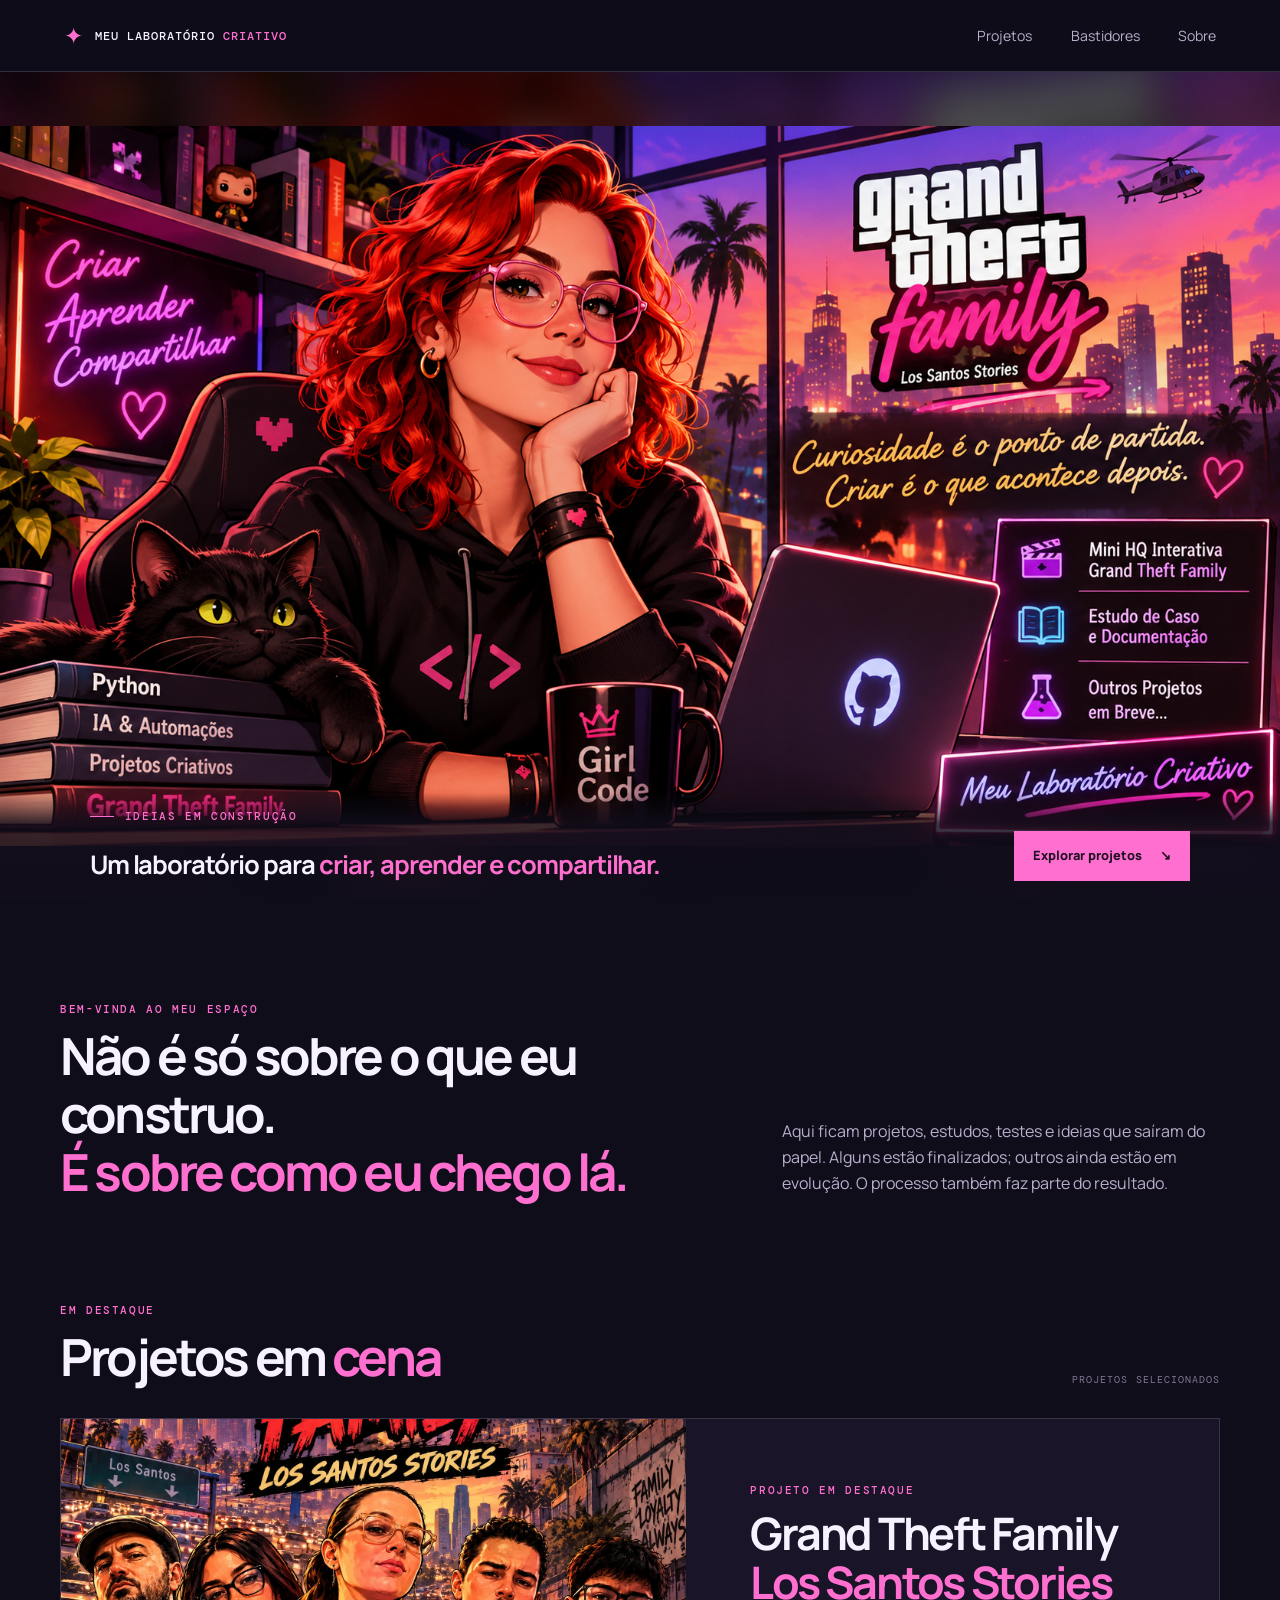
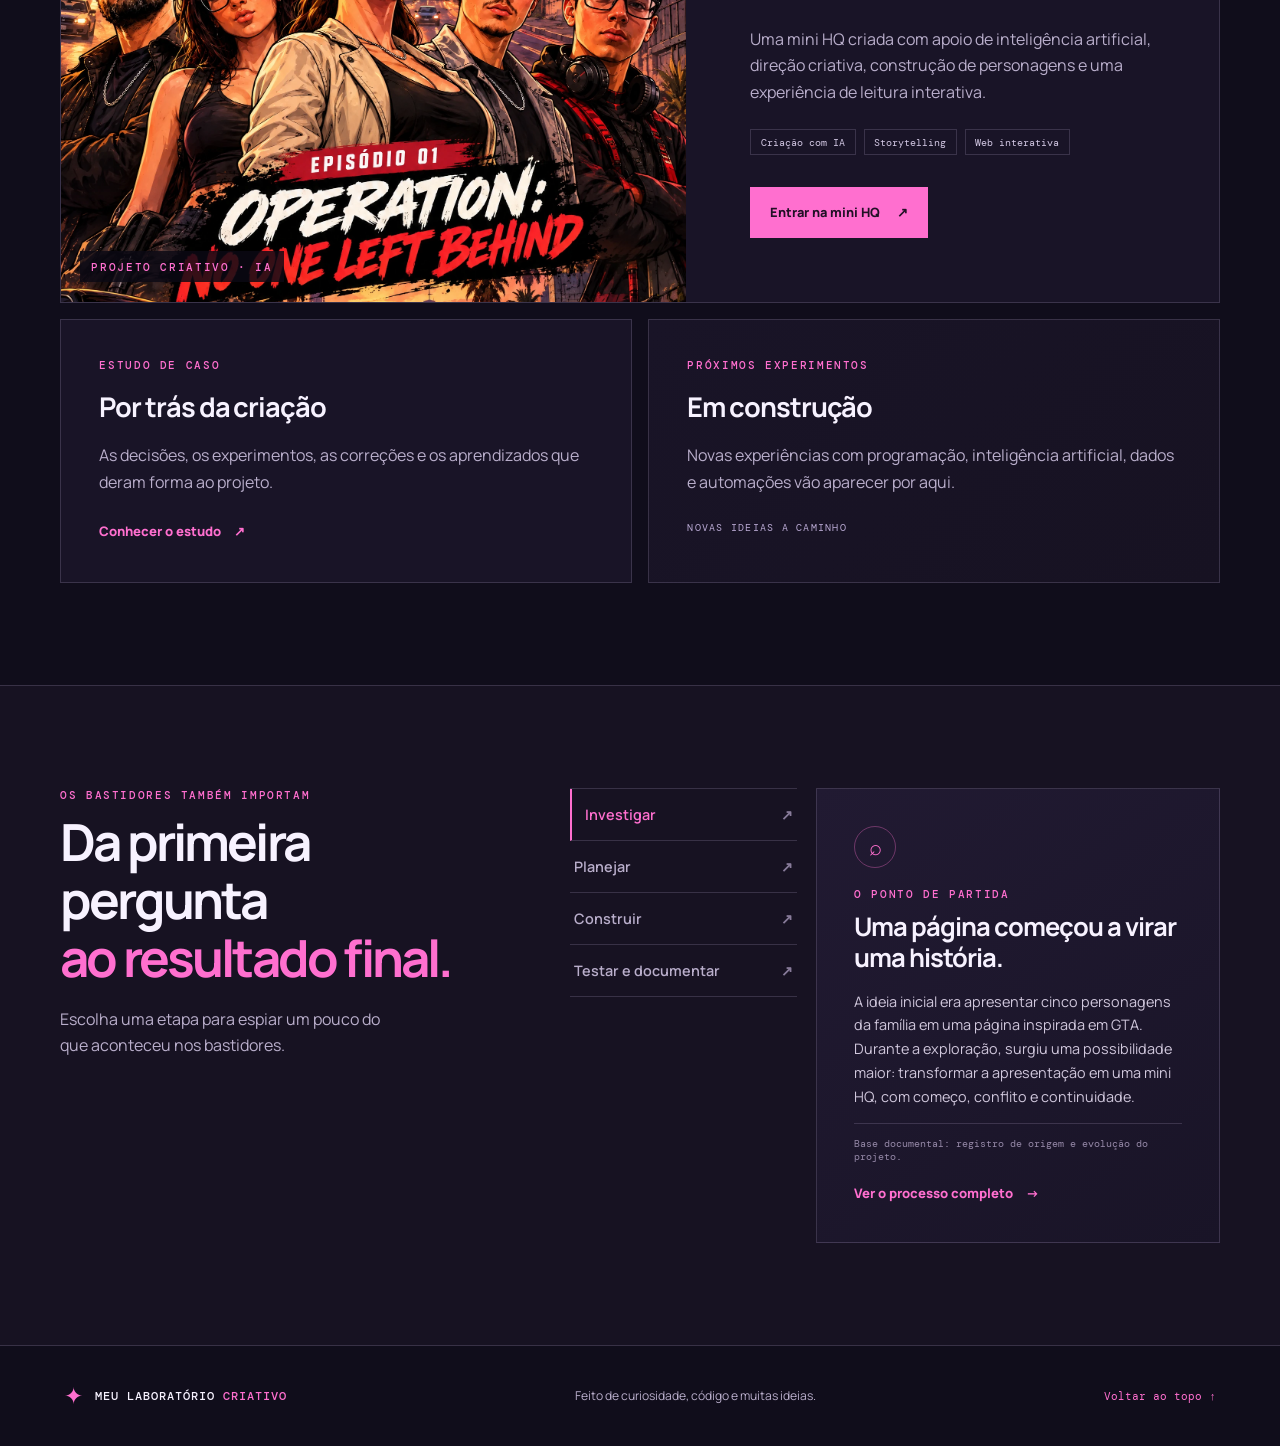
==== index.html @ febf54a1 "feat: estrutura inicial do Laboratório Criativo" ====
<!doctype html>
<html lang="pt-BR">
<head>
  <meta charset="utf-8">
  <meta name="viewport" content="width=device-width, initial-scale=1">
  <meta name="theme-color" content="#100d1b">
  <meta name="description" content="Meu laboratório criativo: projetos, experimentos e aprendizados em tecnologia, inteligência artificial e criação.">
  <title>Meu Laboratório Criativo</title>
  <link rel="stylesheet" href="./styles.css">
  <script src="./scripts.js" defer></script>
</head>
<body>
  <a class="skip-link" href="#conteudo">Pular para o conteúdo</a>
  <header class="topbar">
    <a class="brand" href="#inicio"><span class="brand-mark" aria-hidden="true">✦</span><span>MEU LABORATÓRIO <b>CRIATIVO</b></span></a>
    <button class="menu-toggle" type="button" aria-expanded="false" aria-controls="menu-principal" aria-label="Abrir menu"><span></span><span></span></button>
    <nav id="menu-principal" class="nav" aria-label="Navegação principal">
      <a href="#projetos">Projetos</a><a href="#processo">Bastidores</a><a href="#sobre">Sobre</a>
    </nav>
  </header>

  <main id="conteudo">
    <section class="hero" id="inicio" aria-labelledby="hero-title">
      <img class="hero-art" src="./assets/capa-laboratorio-criativo.png" alt="Ilustração do Laboratório Criativo: uma mulher ruiva de óculos rosados, um gato, livros de programação e referências a Los Santos." fetchpriority="high">
      <div class="hero-caption">
        <p class="eyebrow"><span></span> IDEIAS EM CONSTRUÇÃO</p>
        <h1 id="hero-title">Um laboratório para <em>criar, aprender e compartilhar.</em></h1>
        <a class="button button-primary" href="#projetos">Explorar projetos <span aria-hidden="true">↘</span></a>
      </div>
    </section>

    <section class="intro section-wrap" id="sobre">
      <div><p class="eyebrow">BEM-VINDA AO MEU ESPAÇO</p><h2>Não é só sobre o que eu construo.<br><em>É sobre como eu chego lá.</em></h2></div>
      <p class="intro-copy">Aqui ficam projetos, estudos, testes e ideias que saíram do papel. Alguns estão finalizados; outros ainda estão em evolução. O processo também faz parte do resultado.</p>
    </section>

    <section class="projects section-wrap" id="projetos">
      <div class="section-heading"><div><p class="eyebrow">EM DESTAQUE</p><h2>Projetos em <em>cena</em></h2></div><span class="section-index">PROJETOS SELECIONADOS</span></div>
      <article class="project-feature">
        <div class="project-art"><img src="./mini-hq-gta/images/grand-theft-family-capa.webp" alt="Capa da mini HQ Grand Theft Family — Los Santos Stories" loading="lazy"><span class="art-label">PROJETO CRIATIVO · IA</span></div>
        <div class="project-info"><p class="project-kicker">PROJETO EM DESTAQUE</p><h3>Grand Theft Family<br><em>Los Santos Stories</em></h3><p>Uma mini HQ criada com apoio de inteligência artificial, direção criativa, construção de personagens e uma experiência de leitura interativa.</p><ul class="project-tags"><li>Criação com IA</li><li>Storytelling</li><li>Web interativa</li></ul><a class="button button-primary" href="./hq-vitrine.html">Entrar na mini HQ <span aria-hidden="true">↗</span></a></div>
      </article>
      <div class="project-grid">
        <article class="project-card"><p class="project-kicker">ESTUDO DE CASO</p><h3>Por trás da criação</h3><p>As decisões, os experimentos, as correções e os aprendizados que deram forma ao projeto.</p><a class="card-link" href="./estudo.html">Conhecer o estudo <span aria-hidden="true">↗</span></a></article>
        <article class="project-card project-card-muted"><p class="project-kicker">PRÓXIMOS EXPERIMENTOS</p><h3>Em construção</h3><p>Novas experiências com programação, inteligência artificial, dados e automações vão aparecer por aqui.</p><span class="coming-soon">NOVAS IDEIAS A CAMINHO</span></article>
      </div>
    </section>

    <section class="process" id="processo">
      <div class="section-wrap process-inner">
        <div><p class="eyebrow">OS BASTIDORES TAMBÉM IMPORTAM</p><h2>Da primeira pergunta<br><em>ao resultado final.</em></h2><p class="process-lead">Escolha uma etapa para espiar um pouco do que aconteceu nos bastidores.</p></div>
        <div class="process-explorer">
          <div class="stage-list" role="group" aria-label="Etapas do processo">
            <button class="stage-button is-active" type="button" data-stage="investigar" aria-pressed="true"><span>Investigar</span><span aria-hidden="true">↗</span></button>
            <button class="stage-button" type="button" data-stage="planejar" aria-pressed="false"><span>Planejar</span><span aria-hidden="true">↗</span></button>
            <button class="stage-button" type="button" data-stage="construir" aria-pressed="false"><span>Construir</span><span aria-hidden="true">↗</span></button>
            <button class="stage-button" type="button" data-stage="validar" aria-pressed="false"><span>Testar e documentar</span><span aria-hidden="true">↗</span></button>
          </div>
          <article class="stage-detail" aria-live="polite" aria-atomic="true">
            <span class="detail-icon" id="stage-icon" aria-hidden="true">⌕</span>
            <p class="project-kicker" id="stage-kicker">O PONTO DE PARTIDA</p>
            <h3 id="stage-title">Uma página começou a virar uma história.</h3>
            <p id="stage-copy">A ideia inicial era apresentar cinco personagens da família em uma página inspirada em GTA. Durante a exploração, surgiu uma possibilidade maior: transformar a apresentação em uma mini HQ, com começo, conflito e continuidade.</p>
            <p class="stage-source" id="stage-source">Base documental: registro de origem e evolução do projeto.</p>
            <a class="subtle-link" href="./estudo.html#processo-detalhado">Ver o processo completo <span aria-hidden="true">→</span></a>
          </article>
        </div>
      </div>
    </section>
  </main>

  <footer class="footer"><a class="brand" href="#inicio"><span class="brand-mark" aria-hidden="true">✦</span><span>MEU LABORATÓRIO <b>CRIATIVO</b></span></a><p>Feito de curiosidade, código e muitas ideias.</p><a class="back-top" href="#inicio">Voltar ao topo ↑</a></footer>
</body>
</html>
---- styles.css ----
@import url('https://fonts.googleapis.com/css2?family=DM+Mono:wght@400;500&family=Manrope:wght@400;500;600;700;800&display=swap');
:root{color-scheme:dark;--bg:#100d1b;--panel:#191427;--panel2:#211a32;--text:#f7f2ff;--muted:#b9aecb;--pink:#ff6fcf;--violet:#a78bfa;--line:rgba(226,211,255,.16);--mono:'DM Mono',Consolas,monospace;--sans:Manrope,'Segoe UI',sans-serif}
*{box-sizing:border-box}html{scroll-behavior:smooth}body{margin:0;background:var(--bg);color:var(--text);font-family:var(--sans);line-height:1.65}a{color:inherit}.skip-link{position:absolute;top:-60px;left:1rem;z-index:30;padding:.7rem 1rem;background:#fff;color:#111}.skip-link:focus{top:1rem}
.topbar{min-height:72px;padding:0 clamp(1.2rem,5vw,5rem);display:flex;align-items:center;justify-content:space-between;border-bottom:1px solid var(--line);background:rgba(16,13,27,.97);position:relative;z-index:10}.brand{display:inline-flex;align-items:center;gap:.7rem;text-decoration:none;font:500 .78rem var(--mono);letter-spacing:.08em}.brand b{color:var(--pink);font-weight:500}.brand-mark{color:var(--pink);font-size:1.45rem}.nav{display:flex;gap:clamp(1.2rem,3vw,2.7rem)}.nav a,.nav-back{color:var(--muted);text-decoration:none;font-size:.88rem;transition:color .2s}.nav a:hover,.nav-back:hover{color:var(--pink)}.menu-toggle{display:none}
.hero{background:#120e1d}.hero-art{display:block;width:100%;height:auto;max-height:none;object-fit:contain}.hero-caption{display:flex;align-items:center;justify-content:space-between;gap:2rem;padding:1.5rem clamp(1.2rem,7vw,7rem) 1.8rem;background:linear-gradient(100deg,#171222,#21172f);border-bottom:1px solid var(--line)}.hero-caption h1{margin:0;font-size:clamp(1.15rem,2vw,1.8rem);line-height:1.25;letter-spacing:-.04em}.hero-caption h1 em{color:var(--pink);font-style:normal}.eyebrow,.project-kicker,.art-label{color:var(--pink);font:500 .68rem var(--mono);letter-spacing:.15em}.eyebrow{display:flex;align-items:center;gap:.7rem}.eyebrow span{width:24px;height:1px;background:var(--pink)}
.button{display:inline-flex;align-items:center;gap:1.1rem;padding:.85rem 1.15rem;border:1px solid transparent;text-decoration:none;font-weight:800;font-size:.8rem;transition:transform .2s,background .2s}.button:hover{transform:translateY(-2px)}.button-primary{background:var(--pink);color:#211025}.button-primary:hover{background:#ff9bdd}.section-wrap{width:min(1160px,calc(100% - 2.5rem));margin-inline:auto}.intro{display:grid;grid-template-columns:1.2fr .8fr;gap:4rem;align-items:end;padding-block:clamp(4.5rem,8vw,7rem)}h1,h2,h3,p{margin-top:0}h2{margin-bottom:0;font-size:clamp(2rem,4vw,3.5rem);line-height:1.13;letter-spacing:-.055em}h2 em,h3 em{color:var(--pink);font-style:normal}.intro-copy{max-width:470px;margin-bottom:.25rem;color:var(--muted)}
.projects{padding-bottom:clamp(4.5rem,8vw,7rem)}.section-heading{display:flex;align-items:end;justify-content:space-between;margin-bottom:2rem}.section-index{color:#827795;font: .65rem var(--mono);letter-spacing:.1em}.project-feature{display:grid;grid-template-columns:1.08fr .92fr;background:var(--panel);border:1px solid var(--line)}.project-art{position:relative;min-height:400px;overflow:hidden;background:#20172e}.project-art img{position:absolute;inset:0;width:100%;height:100%;object-fit:cover}.art-label{position:absolute;left:1.2rem;bottom:1.2rem;padding:.55rem .7rem;background:rgba(12,9,20,.82)}.project-info{padding:clamp(2rem,5vw,4rem);align-self:center}.project-info h3{margin:.7rem 0 1.2rem;font-size:clamp(2rem,3.5vw,3.2rem);line-height:1.1;letter-spacing:-.05em}.project-info>p:not(.project-kicker),.project-card>p:not(.project-kicker){color:var(--muted)}.project-tags{display:flex;flex-wrap:wrap;gap:.5rem;padding:0;margin:1.5rem 0 2rem;list-style:none}.project-tags li{padding:.35rem .6rem;border:1px solid var(--line);color:#d3c8e4;font:.63rem var(--mono)}.project-grid{display:grid;grid-template-columns:1fr 1fr;gap:1rem;margin-top:1rem}.project-card{position:relative;min-height:240px;padding:clamp(1.5rem,3vw,2.5rem);background:var(--panel);border:1px solid var(--line)}.project-card h3{margin:.8rem 0;font-size:1.7rem;letter-spacing:-.04em}.card-link,.subtle-link{display:inline-flex;gap:.8rem;margin-top:.6rem;color:var(--pink);font-weight:800;font-size:.82rem;text-decoration:none}.card-link:hover,.subtle-link:hover{text-decoration:underline}.project-card-muted{background:linear-gradient(135deg,var(--panel),#171222)}.coming-soon{display:inline-block;margin-top:.6rem;color:#b9a9d3;font:.65rem var(--mono);letter-spacing:.12em}
.process{background:#171222;border-block:1px solid var(--line)}.process-inner{display:grid;grid-template-columns:.8fr 1.2fr;gap:clamp(2rem,6vw,5rem);padding-block:clamp(4rem,8vw,7rem)}.process-lead{max-width:330px;color:var(--muted);margin-top:1.2rem}.process-explorer{display:grid;grid-template-columns:.72fr 1.28fr;gap:1.2rem;align-items:stretch}.stage-list{display:flex;flex-direction:column;border-top:1px solid var(--line)}.stage-button{display:flex;justify-content:space-between;align-items:center;gap:.7rem;padding:1rem .25rem;border:0;border-bottom:1px solid var(--line);background:transparent;color:#b9aecb;text-align:left;font:600 .9rem var(--sans);cursor:pointer;transition:color .2s,padding .2s}.stage-button span:last-child{color:#887b9a}.stage-button:hover,.stage-button.is-active{color:var(--pink)}.stage-button.is-active{padding-left:.8rem;border-left:2px solid var(--pink)}.stage-detail{min-height:300px;padding:clamp(1.5rem,3vw,2.3rem);background:linear-gradient(145deg,#211a32,#191427);border:1px solid var(--line)}.detail-icon{display:grid;place-items:center;width:42px;height:42px;margin-bottom:1.2rem;border:1px solid rgba(255,111,207,.35);border-radius:50%;color:var(--pink);font-size:1.35rem}.stage-detail h3{margin:.6rem 0 1rem;font-size:clamp(1.35rem,2vw,1.8rem);line-height:1.2;letter-spacing:-.04em}.stage-detail>p:not(.project-kicker){color:#d0c7dc;font-size:.9rem}.stage-source{padding-top:.8rem;border-top:1px solid var(--line);color:#9689a8!important;font:.65rem var(--mono)!important}
.footer{min-height:100px;padding:2rem clamp(1.2rem,5vw,5rem);display:flex;justify-content:space-between;align-items:center;gap:1rem;flex-wrap:wrap}.footer p{margin:0;color:var(--muted);font-size:.76rem}.back-top{color:var(--pink);font:.7rem var(--mono);text-decoration:none}
/* Página editorial do estudo */
.study-hero{padding-block:clamp(4rem,8vw,6.5rem) 2.5rem}.study-hero h1{margin:1rem 0 1.3rem;font-size:clamp(2.8rem,6vw,5.4rem);line-height:1.04;letter-spacing:-.065em}.study-hero h1 em{color:var(--pink);font-style:normal}.study-deck{max-width:720px;color:var(--muted);font-size:1.08rem}.study-cover{position:relative;margin-top:2.5rem;min-height:260px;max-height:440px;overflow:hidden;background:#20172e}.study-cover img{display:block;width:100%;height:clamp(250px,36vw,440px);object-fit:cover;object-position:center 43%;opacity:.8}.study-cover div{position:absolute;inset:auto 0 0;padding:2rem;background:linear-gradient(transparent,rgba(12,9,20,.95));display:flex;flex-direction:column;gap:.3rem}.study-cover span{color:var(--pink);font:.65rem var(--mono);letter-spacing:.15em}.study-cover strong{font-size:clamp(1.3rem,3vw,2rem)}.study-body{padding-bottom:5rem}.study-section{max-width:800px;padding-block:3.5rem 1.3rem}.study-section h2{margin:.5rem 0 1rem;font-size:clamp(1.8rem,3.5vw,2.8rem)}.study-section p:not(.eyebrow){color:var(--muted);font-size:.98rem}.study-facts{display:grid;grid-template-columns:repeat(3,1fr);gap:1rem;margin:1.5rem 0 2rem}.study-facts article{padding:1.4rem;background:var(--panel);border:1px solid var(--line)}.study-facts article>span{color:var(--pink);font:.7rem var(--mono)}.study-facts h3{margin:.7rem 0;font-size:1.1rem}.study-facts p{margin:0;color:var(--muted);font-size:.84rem}.study-highlight{display:grid;grid-template-columns:55px 1fr;gap:1.3rem;margin:2rem 0;padding:clamp(1.5rem,4vw,2.5rem);background:linear-gradient(110deg,#241831,#191427);border:1px solid rgba(255,111,207,.25)}.highlight-symbol{font-size:2rem;color:var(--pink)}.study-highlight h3{margin:.4rem 0 .8rem;font-size:clamp(1.35rem,2.5vw,2rem)}.study-highlight p:last-child{margin:0;color:var(--muted)}.study-timeline{display:grid;grid-template-columns:1fr 1fr;gap:1rem;margin:1.5rem 0 2.5rem}.study-timeline article{display:flex;gap:1rem;padding:1.4rem;background:var(--panel);border:1px solid var(--line)}.timeline-icon{flex:0 0 38px;display:grid;place-items:center;width:38px;height:38px;border:1px solid rgba(255,111,207,.3);border-radius:50%;color:var(--pink)}.study-timeline h3{margin:.1rem 0 .5rem}.study-timeline p{margin:0;color:var(--muted);font-size:.85rem}.study-caveat{max-width:900px;padding:1.5rem;border-left:2px solid var(--violet);background:#171222}.study-caveat p:last-child{margin:0;color:var(--muted)}.original-cta{margin-top:4rem;padding:clamp(2rem,5vw,3.5rem);background:linear-gradient(120deg,#241831,#171222);border:1px solid rgba(255,111,207,.3)}.original-cta h2{margin:.6rem 0 1rem;font-size:clamp(1.8rem,3.5vw,2.8rem)}.original-cta>p:not(.eyebrow){max-width:700px;color:var(--muted)}.original-cta .button{margin-top:.8rem}.nav-back{color:var(--pink);font-weight:700}
@media(max-width:800px){.intro,.process-inner{grid-template-columns:1fr;gap:1.5rem}.project-feature{grid-template-columns:1fr}.project-art{min-height:320px}.process-explorer{grid-template-columns:1fr}.stage-list{display:grid;grid-template-columns:1fr 1fr;column-gap:1rem}.stage-detail{min-height:0}.study-facts{grid-template-columns:1fr}.study-timeline{grid-template-columns:1fr}}
@media(max-width:640px){.topbar{min-height:66px}.menu-toggle{display:grid;gap:5px;padding:.6rem;border:1px solid var(--line);background:transparent}.menu-toggle span{width:22px;height:2px;background:var(--text)}.nav{display:none;position:absolute;top:66px;left:0;right:0;z-index:12;padding:1.2rem;flex-direction:column;background:#171222;border-bottom:1px solid var(--line)}.nav.is-open{display:flex}.hero-caption{align-items:flex-start;flex-direction:column;gap:.8rem;padding:1.3rem 1.2rem 1.5rem}.hero-caption .eyebrow{margin-bottom:0}.hero-caption h1{font-size:1.35rem}.section-wrap{width:min(100% - 2rem,1160px)}.intro{padding-block:4rem}.project-info{padding:2rem 1.3rem}.project-grid{grid-template-columns:1fr}.project-card{min-height:0}.stage-list{grid-template-columns:1fr 1fr}.stage-button{font-size:.8rem}.study-hero{padding-top:3rem}.study-cover img{height:270px}.study-highlight{grid-template-columns:1fr;gap:.4rem}.footer{align-items:flex-start;flex-direction:column}}
@media(prefers-reduced-motion:reduce){html{scroll-behavior:auto}*,*::before,*::after{transition-duration:.01ms!important;animation-duration:.01ms!important}}


/* Ajuste de entrada: cabeçalho sempre visível e hero enquadrado na primeira tela */
.topbar{position:sticky;top:0;z-index:30}
.hero{position:relative;height:calc(100svh - 72px);min-height:500px;max-height:900px;overflow:hidden;display:grid;place-items:center;background:#120e1d;isolation:isolate}
.hero::before{content:"";position:absolute;inset:-24px;z-index:-1;background:url("./assets/capa-laboratorio-criativo.png") center/cover no-repeat;filter:blur(22px) brightness(.38);transform:scale(1.06)}
.hero-art{position:relative;z-index:0;width:100%;height:100%;max-height:none;object-fit:contain;object-position:center}
.hero-caption{position:absolute;z-index:2;inset:auto 0 0;display:grid;grid-template-columns:minmax(0,1fr) auto;align-items:end;gap:.45rem 2rem;padding:1rem clamp(1.2rem,7vw,7rem) 1.2rem;background:linear-gradient(0deg,rgba(16,13,27,.97),rgba(16,13,27,.82) 72%,rgba(16,13,27,0));border:0}
.hero-caption .eyebrow{grid-column:1/-1;margin:0}
.hero-caption h1{max-width:850px}
.hero-caption .button{white-space:nowrap}
@media(max-width:640px){
  .topbar{min-height:66px}
  .hero{height:calc(100svh - 66px);min-height:480px}
  .hero-caption{align-items:start;grid-template-columns:1fr;gap:.55rem;padding:1rem 1.2rem 1.1rem}
  .hero-caption .eyebrow{grid-column:auto;font-size:.58rem}
  .hero-caption h1{font-size:1.18rem;max-width:100%}
  .hero-caption .button{justify-self:start;padding:.7rem .9rem}
}
@media(max-height:680px) and (min-width:641px){
  .hero{min-height:0}
  .hero-caption{padding-block:.7rem}
  .hero-caption h1{font-size:clamp(1rem,1.6vw,1.35rem)}
  .hero-caption .eyebrow{font-size:.58rem}
  .hero-caption .button{padding:.65rem .9rem}
}
@media(max-width:800px){
  .hero{height:auto;min-height:0;max-height:none;display:flex;flex-direction:column;justify-content:center;overflow:hidden}
  .hero-art{width:100%;height:auto;max-height:none;object-fit:contain}
  .hero-caption{position:relative;inset:auto;display:grid;grid-template-columns:1fr;align-items:start;gap:.55rem;padding:1rem clamp(1.2rem,5vw,2rem) 1.2rem;background:linear-gradient(100deg,#171222,#21172f)}
  .hero-caption .eyebrow{grid-column:auto;margin:0;font-size:.62rem}
  .hero-caption h1{font-size:clamp(1.15rem,3vw,1.45rem);max-width:100%}
  .hero-caption .button{justify-self:start;padding:.72rem .95rem}
}
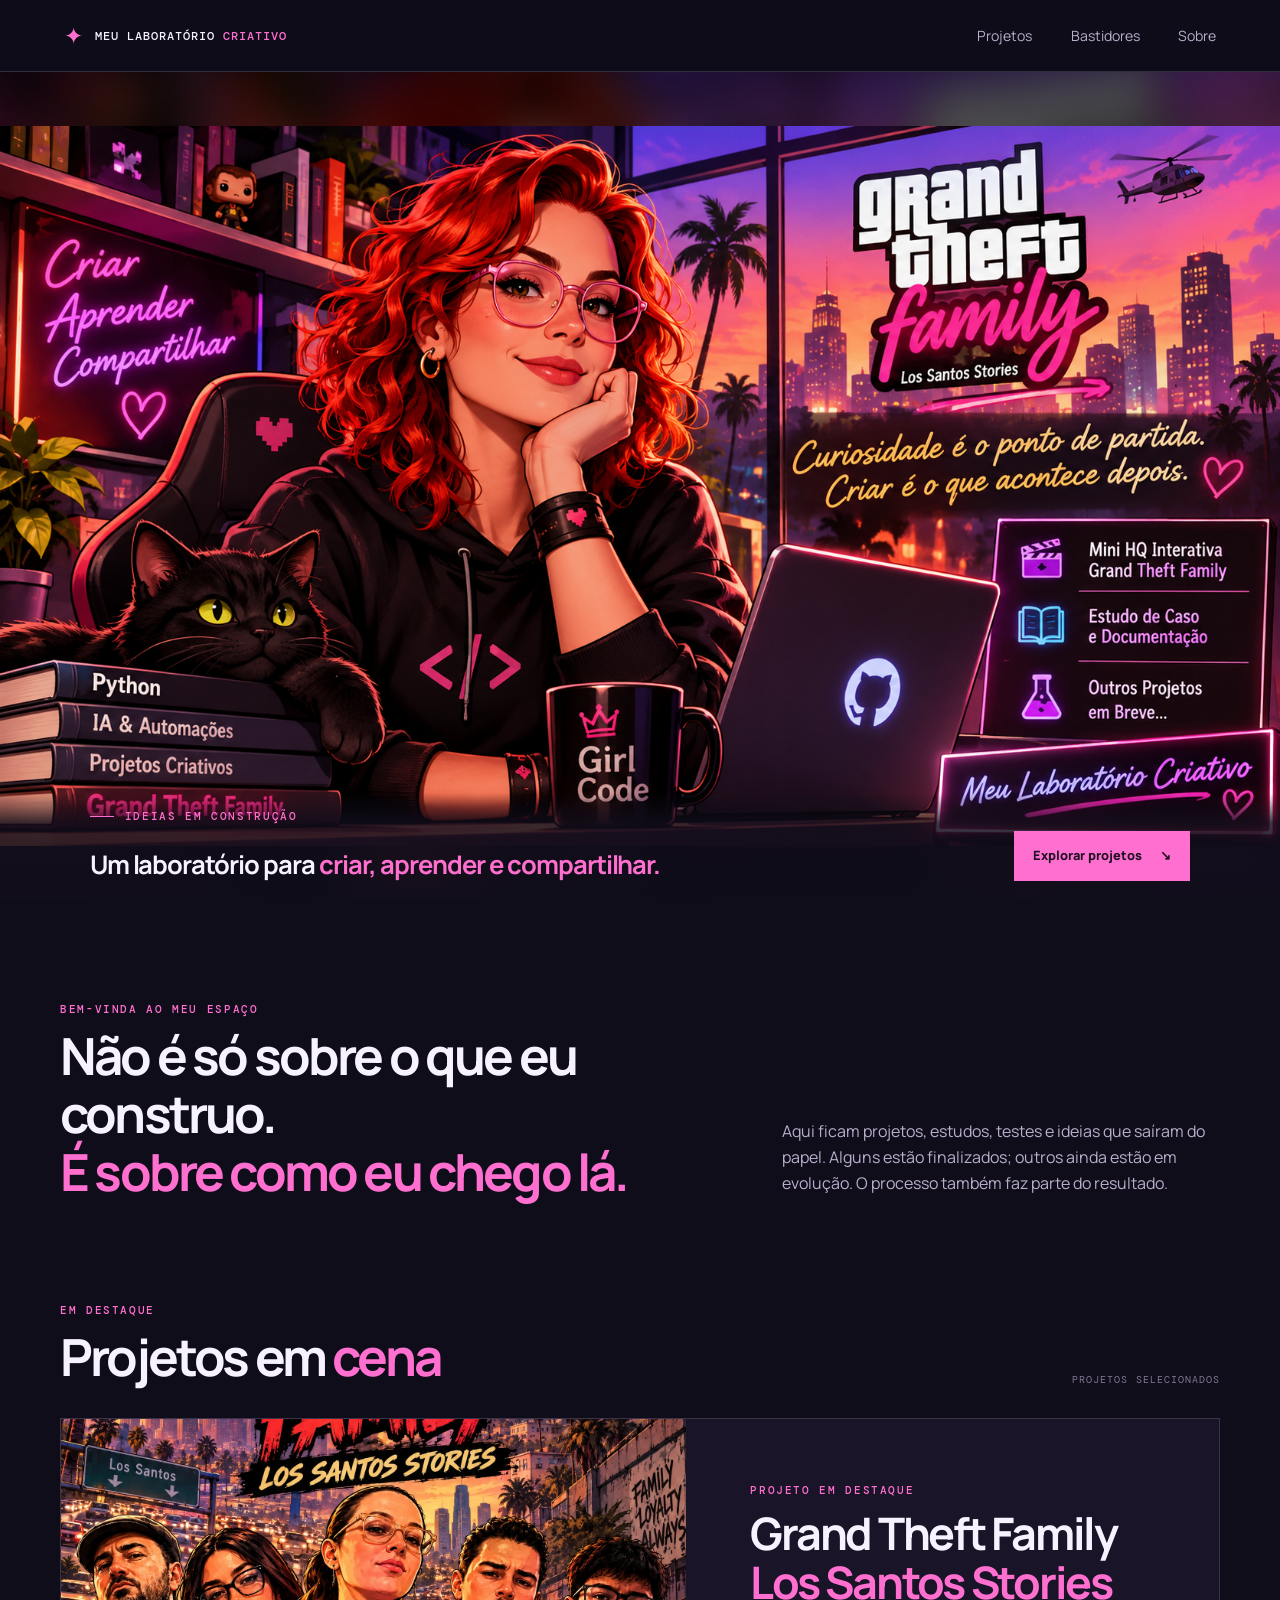
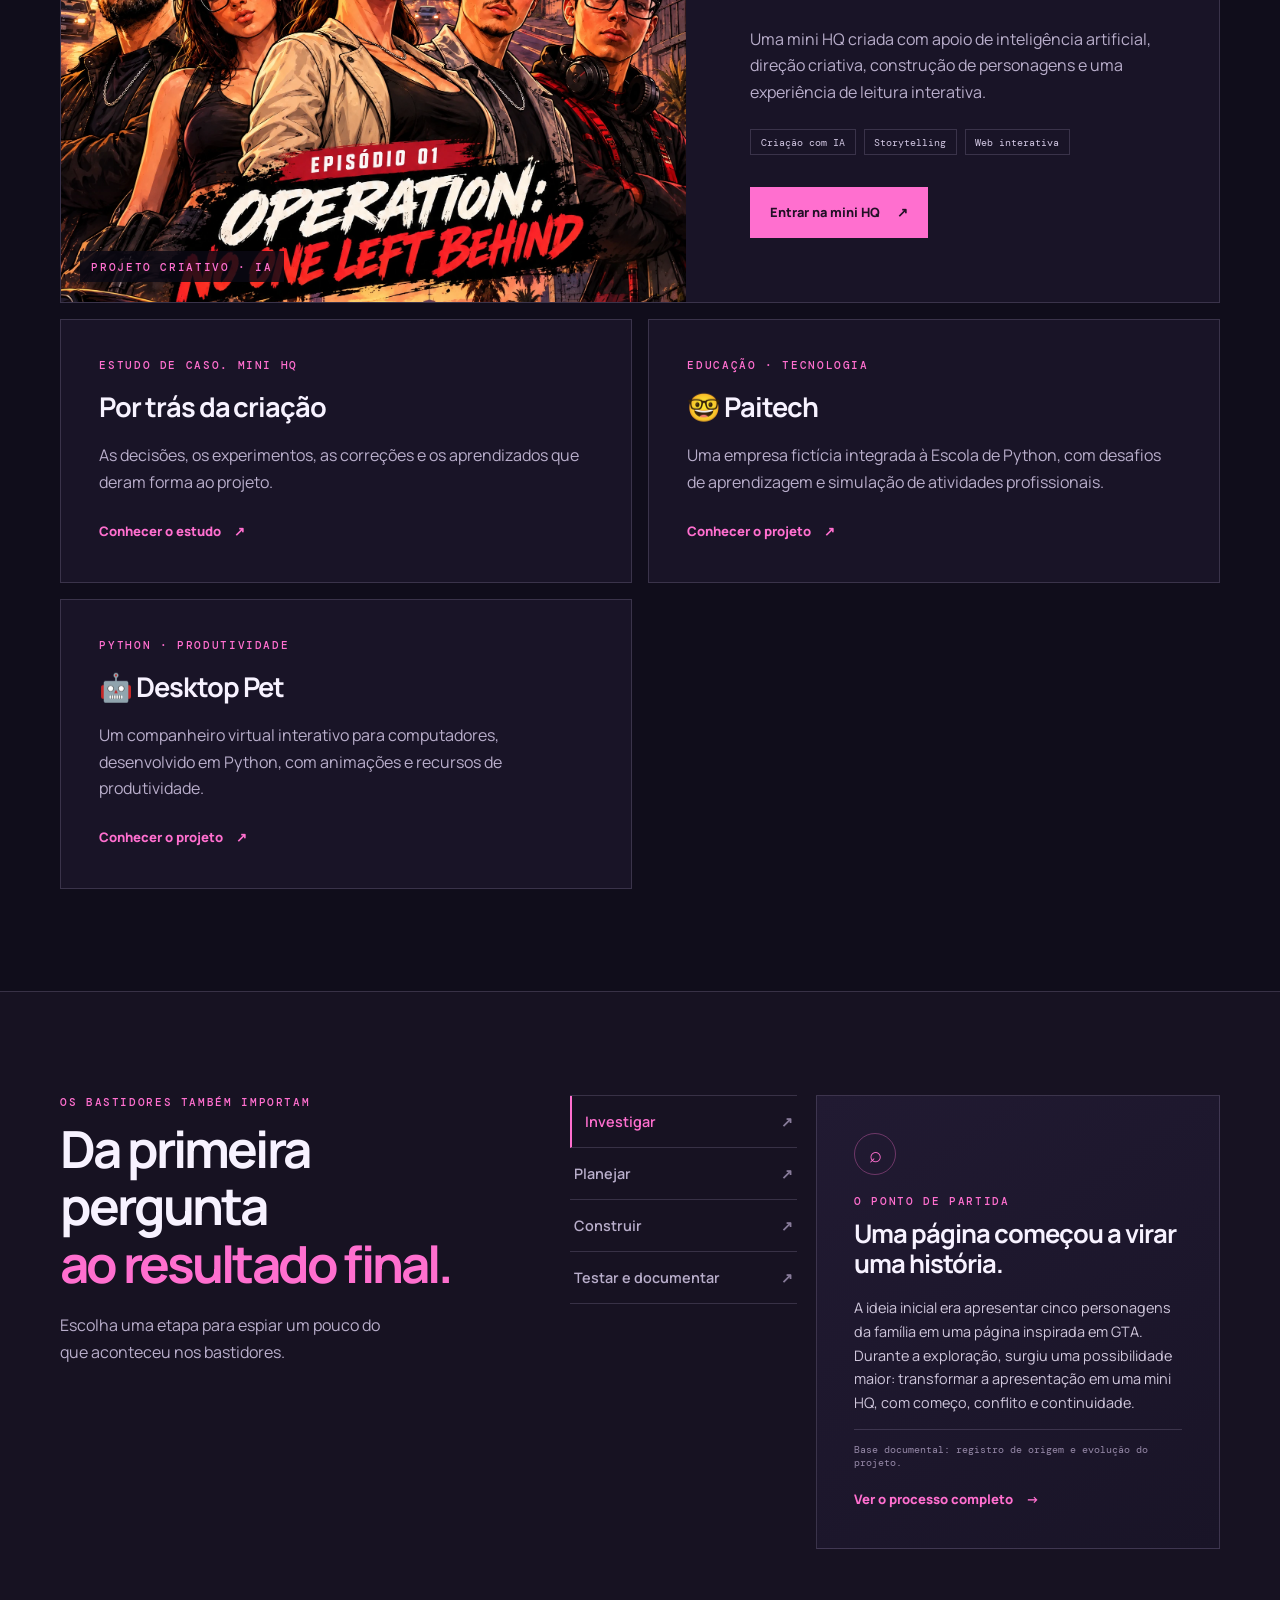
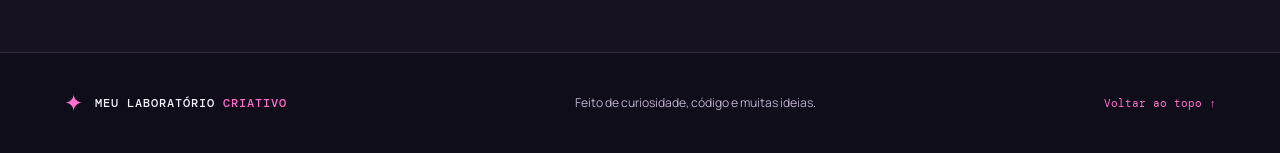
==== commit 3495fe08: "Adiciona Paitech e Desktop Pet ao Laboratorio Criativo" ====
--- a/index.html
+++ b/index.html
@@ -11,64 +11,159 @@
 </head>
 <body>
   <a class="skip-link" href="#conteudo">Pular para o conteúdo</a>
+
   <header class="topbar">
-    <a class="brand" href="#inicio"><span class="brand-mark" aria-hidden="true">✦</span><span>MEU LABORATÓRIO <b>CRIATIVO</b></span></a>
-    <button class="menu-toggle" type="button" aria-expanded="false" aria-controls="menu-principal" aria-label="Abrir menu"><span></span><span></span></button>
+    <a class="brand" href="#inicio">
+      <span class="brand-mark" aria-hidden="true">✦</span>
+      <span>MEU LABORATÓRIO <b>CRIATIVO</b></span>
+    </a>
+    <button class="menu-toggle" type="button" aria-expanded="false" aria-controls="menu-principal" aria-label="Abrir menu">
+      <span></span><span></span>
+    </button>
     <nav id="menu-principal" class="nav" aria-label="Navegação principal">
-      <a href="#projetos">Projetos</a><a href="#processo">Bastidores</a><a href="#sobre">Sobre</a>
+      <a href="#projetos">Projetos</a>
+      <a href="#processo">Bastidores</a>
+      <a href="#sobre">Sobre</a>
     </nav>
   </header>
 
   <main id="conteudo">
+
     <section class="hero" id="inicio" aria-labelledby="hero-title">
       <img class="hero-art" src="./assets/capa-laboratorio-criativo.png" alt="Ilustração do Laboratório Criativo: uma mulher ruiva de óculos rosados, um gato, livros de programação e referências a Los Santos." fetchpriority="high">
       <div class="hero-caption">
         <p class="eyebrow"><span></span> IDEIAS EM CONSTRUÇÃO</p>
         <h1 id="hero-title">Um laboratório para <em>criar, aprender e compartilhar.</em></h1>
-        <a class="button button-primary" href="#projetos">Explorar projetos <span aria-hidden="true">↘</span></a>
+        <a class="button button-primary" href="#projetos">
+          Explorar projetos <span aria-hidden="true">↘</span>
+        </a>
       </div>
     </section>
 
     <section class="intro section-wrap" id="sobre">
-      <div><p class="eyebrow">BEM-VINDA AO MEU ESPAÇO</p><h2>Não é só sobre o que eu construo.<br><em>É sobre como eu chego lá.</em></h2></div>
+      <div>
+        <p class="eyebrow">BEM-VINDA AO MEU ESPAÇO</p>
+        <h2>Não é só sobre o que eu construo.<br><em>É sobre como eu chego lá.</em></h2>
+      </div>
       <p class="intro-copy">Aqui ficam projetos, estudos, testes e ideias que saíram do papel. Alguns estão finalizados; outros ainda estão em evolução. O processo também faz parte do resultado.</p>
     </section>
 
     <section class="projects section-wrap" id="projetos">
-      <div class="section-heading"><div><p class="eyebrow">EM DESTAQUE</p><h2>Projetos em <em>cena</em></h2></div><span class="section-index">PROJETOS SELECIONADOS</span></div>
+
+      <div class="section-heading">
+        <div>
+          <p class="eyebrow">EM DESTAQUE</p>
+          <h2>Projetos em <em>cena</em></h2>
+        </div>
+        <span class="section-index">PROJETOS SELECIONADOS</span>
+      </div>
+
       <article class="project-feature">
-        <div class="project-art"><img src="./mini-hq-gta/images/grand-theft-family-capa.webp" alt="Capa da mini HQ Grand Theft Family — Los Santos Stories" loading="lazy"><span class="art-label">PROJETO CRIATIVO · IA</span></div>
-        <div class="project-info"><p class="project-kicker">PROJETO EM DESTAQUE</p><h3>Grand Theft Family<br><em>Los Santos Stories</em></h3><p>Uma mini HQ criada com apoio de inteligência artificial, direção criativa, construção de personagens e uma experiência de leitura interativa.</p><ul class="project-tags"><li>Criação com IA</li><li>Storytelling</li><li>Web interativa</li></ul><a class="button button-primary" href="./hq-vitrine.html">Entrar na mini HQ <span aria-hidden="true">↗</span></a></div>
+        <div class="project-art">
+          <img src="./mini-hq-gta/images/grand-theft-family-capa.webp" alt="Capa da mini HQ Grand Theft Family — Los Santos Stories" loading="lazy">
+          <span class="art-label">PROJETO CRIATIVO · IA</span>
+        </div>
+        <div class="project-info">
+          <p class="project-kicker">PROJETO EM DESTAQUE</p>
+          <h3>Grand Theft Family<br><em>Los Santos Stories</em></h3>
+          <p>Uma mini HQ criada com apoio de inteligência artificial, direção criativa, construção de personagens e uma experiência de leitura interativa.</p>
+          <ul class="project-tags">
+            <li>Criação com IA</li>
+            <li>Storytelling</li>
+            <li>Web interativa</li>
+          </ul>
+          <a class="button button-primary" href="./hq-vitrine.html">
+            Entrar na mini HQ <span aria-hidden="true">↗</span>
+          </a>
+        </div>
       </article>
+
       <div class="project-grid">
-        <article class="project-card"><p class="project-kicker">ESTUDO DE CASO</p><h3>Por trás da criação</h3><p>As decisões, os experimentos, as correções e os aprendizados que deram forma ao projeto.</p><a class="card-link" href="./estudo.html">Conhecer o estudo <span aria-hidden="true">↗</span></a></article>
-        <article class="project-card project-card-muted"><p class="project-kicker">PRÓXIMOS EXPERIMENTOS</p><h3>Em construção</h3><p>Novas experiências com programação, inteligência artificial, dados e automações vão aparecer por aqui.</p><span class="coming-soon">NOVAS IDEIAS A CAMINHO</span></article>
+
+        <article class="project-card">
+          <p class="project-kicker">ESTUDO DE CASO. MINI HQ</p>
+          <h3>Por trás da criação</h3>
+          <p>As decisões, os experimentos, as correções e os aprendizados que deram forma ao projeto.</p>
+          <a class="card-link" href="./estudo.html">
+            Conhecer o estudo <span aria-hidden="true">↗</span>
+          </a>
+        </article>
+
+        <article class="project-card">
+          <p class="project-kicker">EDUCAÇÃO · TECNOLOGIA</p>
+          <h3>🤓 Paitech</h3>
+          <p>Uma empresa fictícia integrada à Escola de Python, com desafios de aprendizagem e simulação de atividades profissionais.</p>
+          <a class="card-link" href="https://github.com/d-ribeiro-dev/escola-de-python">
+            Conhecer o projeto <span aria-hidden="true">↗</span>
+          </a>
+        </article>
+
+        <article class="project-card">
+          <p class="project-kicker">PYTHON · PRODUTIVIDADE</p>
+          <h3>🤖 Desktop Pet</h3>
+          <p>Um companheiro virtual interativo para computadores, desenvolvido em Python, com animações e recursos de produtividade.</p>
+          <a class="card-link" href="https://github.com/d-ribeiro-dev/desktop-pet">
+            Conhecer o projeto <span aria-hidden="true">↗</span>
+          </a>
+        </article>
+
       </div>
     </section>
 
     <section class="process" id="processo">
       <div class="section-wrap process-inner">
-        <div><p class="eyebrow">OS BASTIDORES TAMBÉM IMPORTAM</p><h2>Da primeira pergunta<br><em>ao resultado final.</em></h2><p class="process-lead">Escolha uma etapa para espiar um pouco do que aconteceu nos bastidores.</p></div>
+        <div>
+          <p class="eyebrow">OS BASTIDORES TAMBÉM IMPORTAM</p>
+          <h2>Da primeira pergunta<br><em>ao resultado final.</em></h2>
+          <p class="process-lead">Escolha uma etapa para espiar um pouco do que aconteceu nos bastidores.</p>
+        </div>
+
         <div class="process-explorer">
           <div class="stage-list" role="group" aria-label="Etapas do processo">
-            <button class="stage-button is-active" type="button" data-stage="investigar" aria-pressed="true"><span>Investigar</span><span aria-hidden="true">↗</span></button>
-            <button class="stage-button" type="button" data-stage="planejar" aria-pressed="false"><span>Planejar</span><span aria-hidden="true">↗</span></button>
-            <button class="stage-button" type="button" data-stage="construir" aria-pressed="false"><span>Construir</span><span aria-hidden="true">↗</span></button>
-            <button class="stage-button" type="button" data-stage="validar" aria-pressed="false"><span>Testar e documentar</span><span aria-hidden="true">↗</span></button>
+
+            <button class="stage-button is-active" type="button" data-stage="investigar" aria-pressed="true">
+              <span>Investigar</span><span aria-hidden="true">↗</span>
+            </button>
+
+            <button class="stage-button" type="button" data-stage="planejar" aria-pressed="false">
+              <span>Planejar</span><span aria-hidden="true">↗</span>
+            </button>
+
+            <button class="stage-button" type="button" data-stage="construir" aria-pressed="false">
+              <span>Construir</span><span aria-hidden="true">↗</span>
+            </button>
+
+            <button class="stage-button" type="button" data-stage="validar" aria-pressed="false">
+              <span>Testar e documentar</span><span aria-hidden="true">↗</span>
+            </button>
+
           </div>
+
           <article class="stage-detail" aria-live="polite" aria-atomic="true">
             <span class="detail-icon" id="stage-icon" aria-hidden="true">⌕</span>
             <p class="project-kicker" id="stage-kicker">O PONTO DE PARTIDA</p>
             <h3 id="stage-title">Uma página começou a virar uma história.</h3>
             <p id="stage-copy">A ideia inicial era apresentar cinco personagens da família em uma página inspirada em GTA. Durante a exploração, surgiu uma possibilidade maior: transformar a apresentação em uma mini HQ, com começo, conflito e continuidade.</p>
             <p class="stage-source" id="stage-source">Base documental: registro de origem e evolução do projeto.</p>
-            <a class="subtle-link" href="./estudo.html#processo-detalhado">Ver o processo completo <span aria-hidden="true">→</span></a>
+            <a class="subtle-link" href="./estudo.html#processo-detalhado">
+              Ver o processo completo <span aria-hidden="true">→</span>
+            </a>
           </article>
+
         </div>
       </div>
     </section>
+
   </main>
 
-  <footer class="footer"><a class="brand" href="#inicio"><span class="brand-mark" aria-hidden="true">✦</span><span>MEU LABORATÓRIO <b>CRIATIVO</b></span></a><p>Feito de curiosidade, código e muitas ideias.</p><a class="back-top" href="#inicio">Voltar ao topo ↑</a></footer>
+  <footer class="footer">
+    <a class="brand" href="#inicio">
+      <span class="brand-mark" aria-hidden="true">✦</span>
+      <span>MEU LABORATÓRIO <b>CRIATIVO</b></span>
+    </a>
+    <p>Feito de curiosidade, código e muitas ideias.</p>
+    <a class="back-top" href="#inicio">Voltar ao topo ↑</a>
+  </footer>
+
 </body>
-</html>
+</html>
